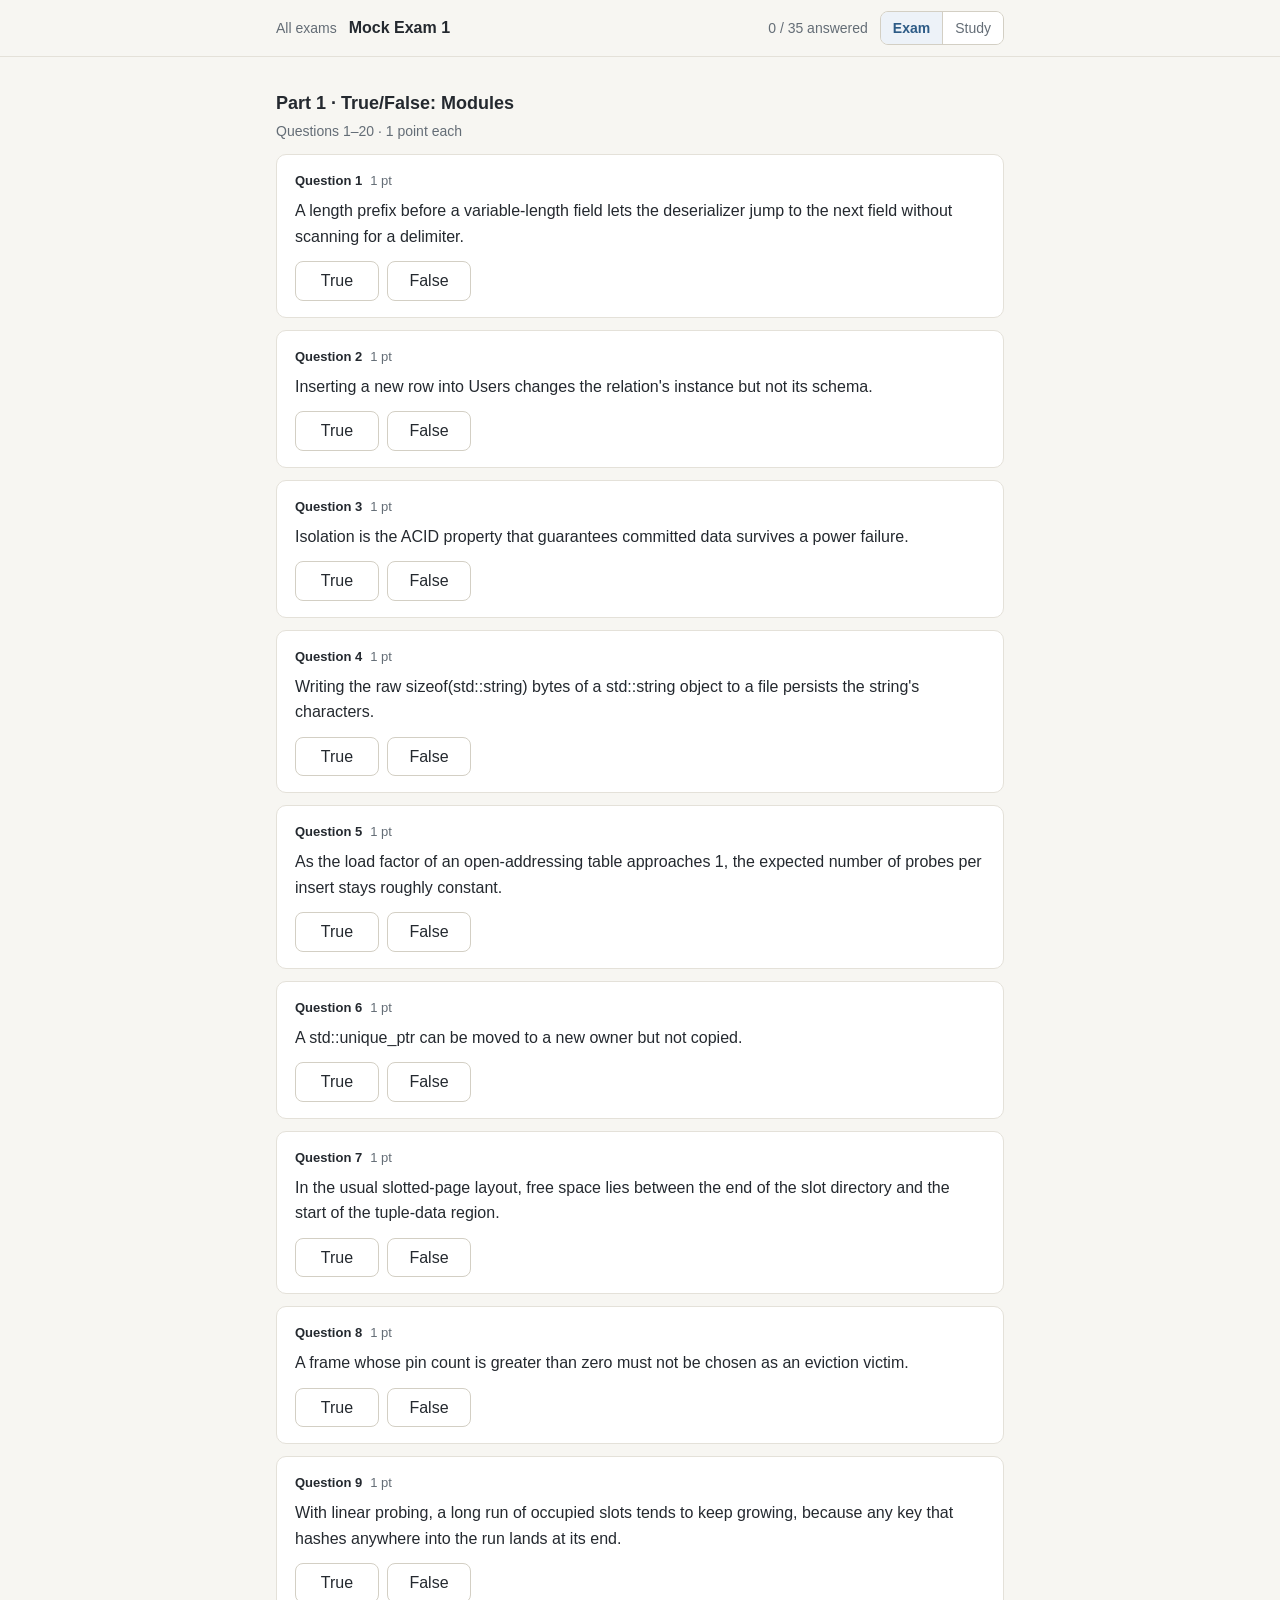
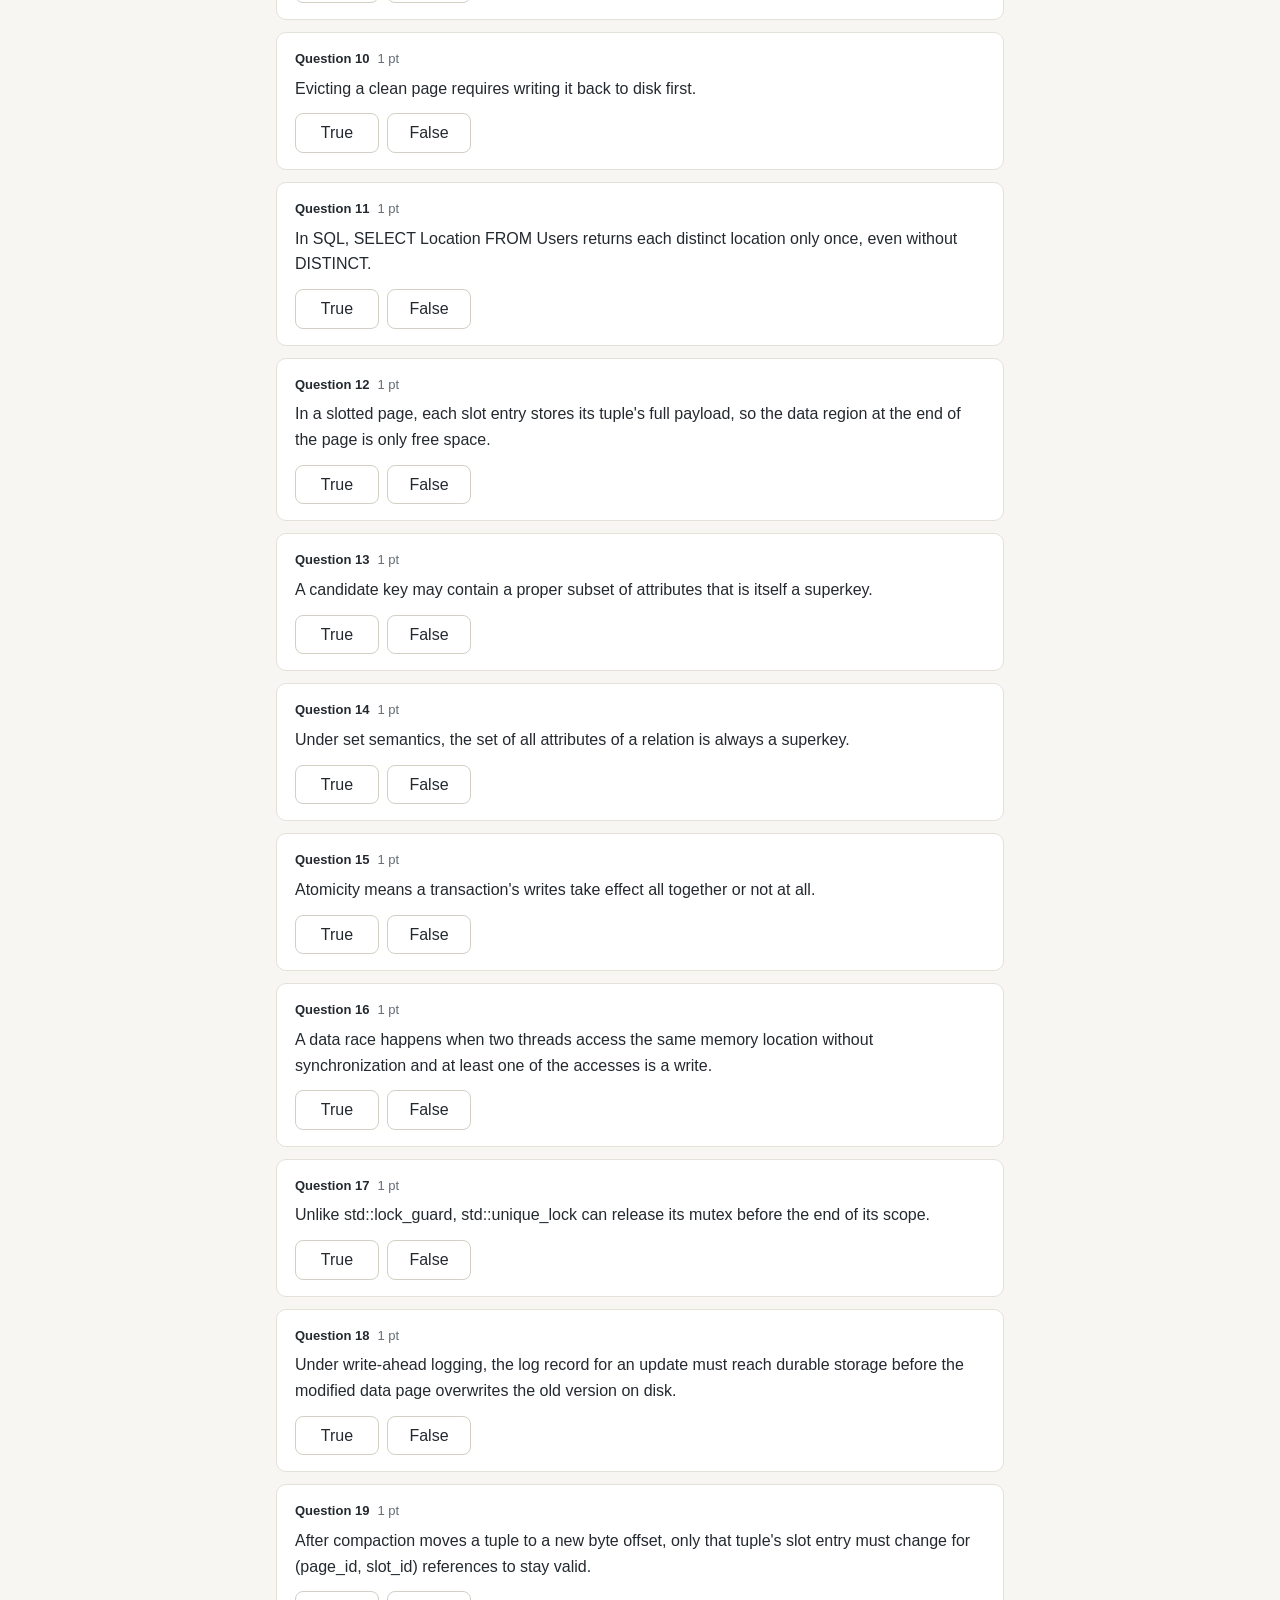
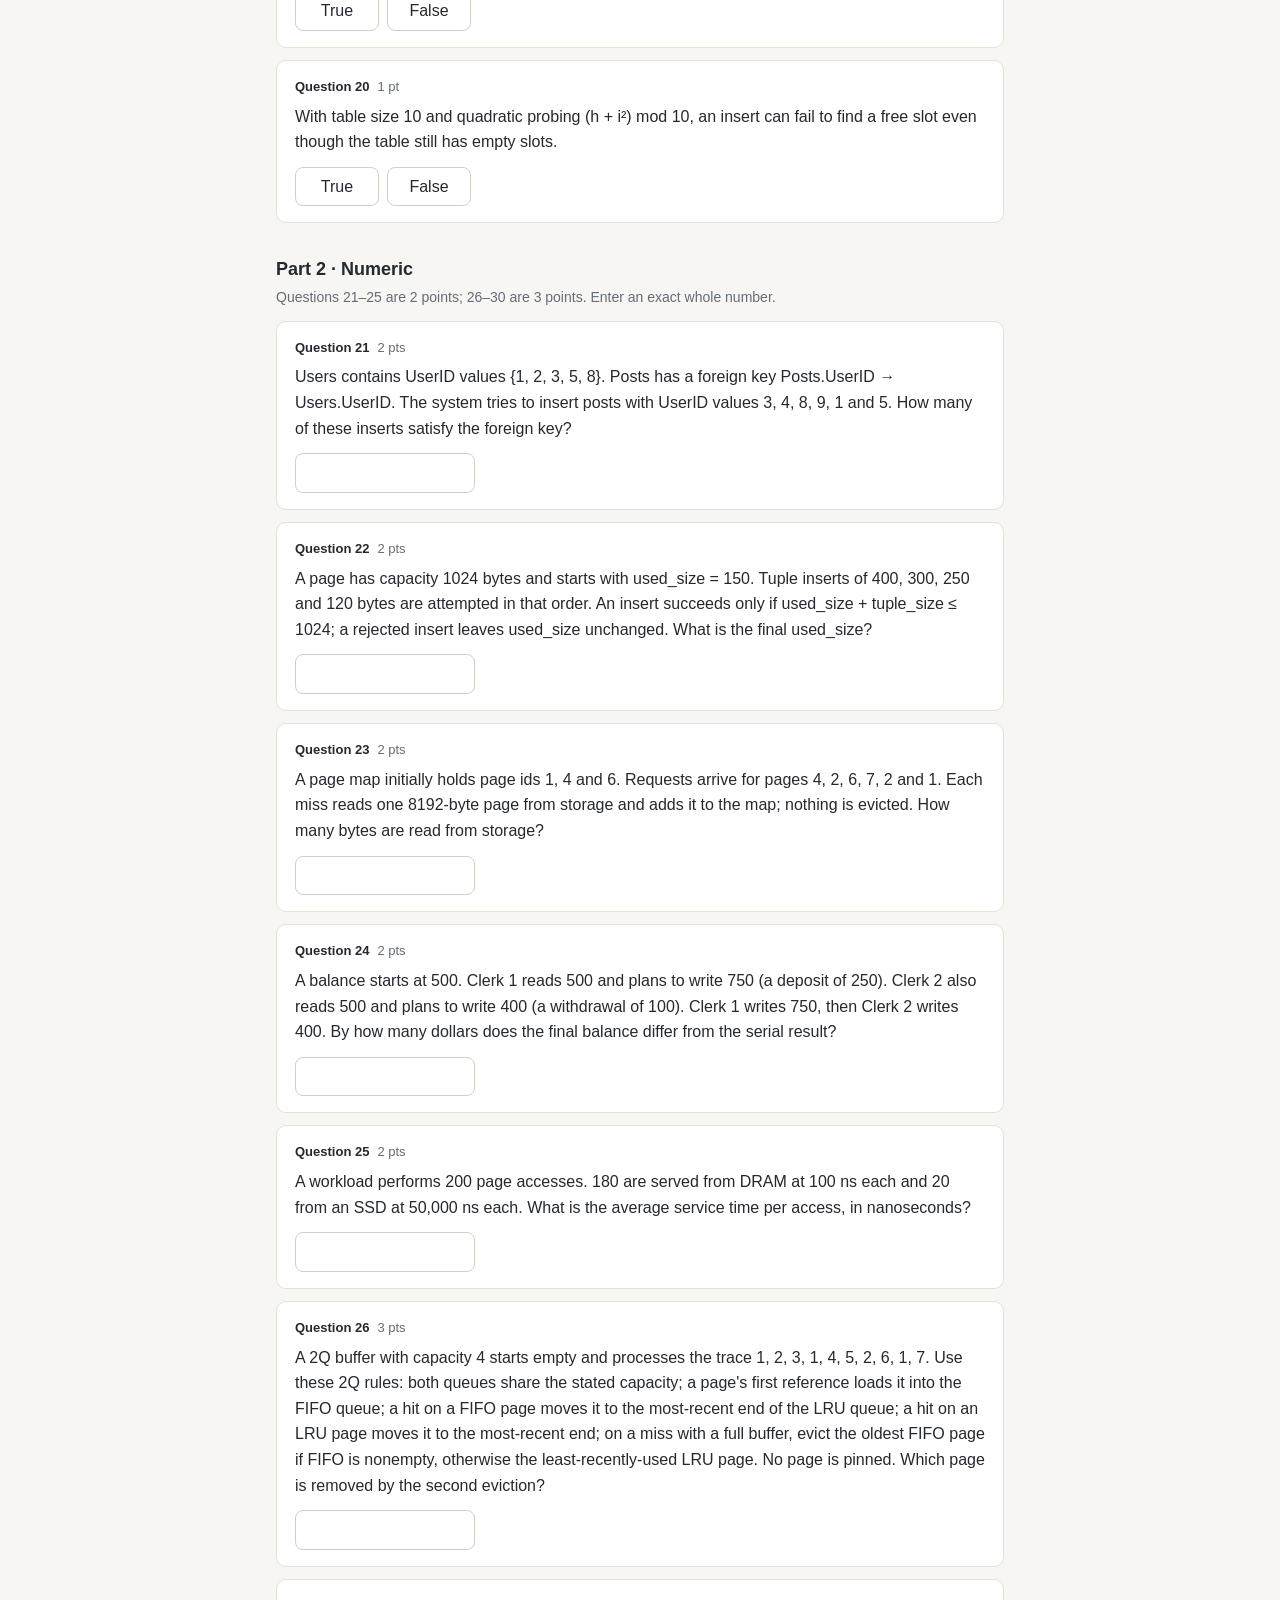
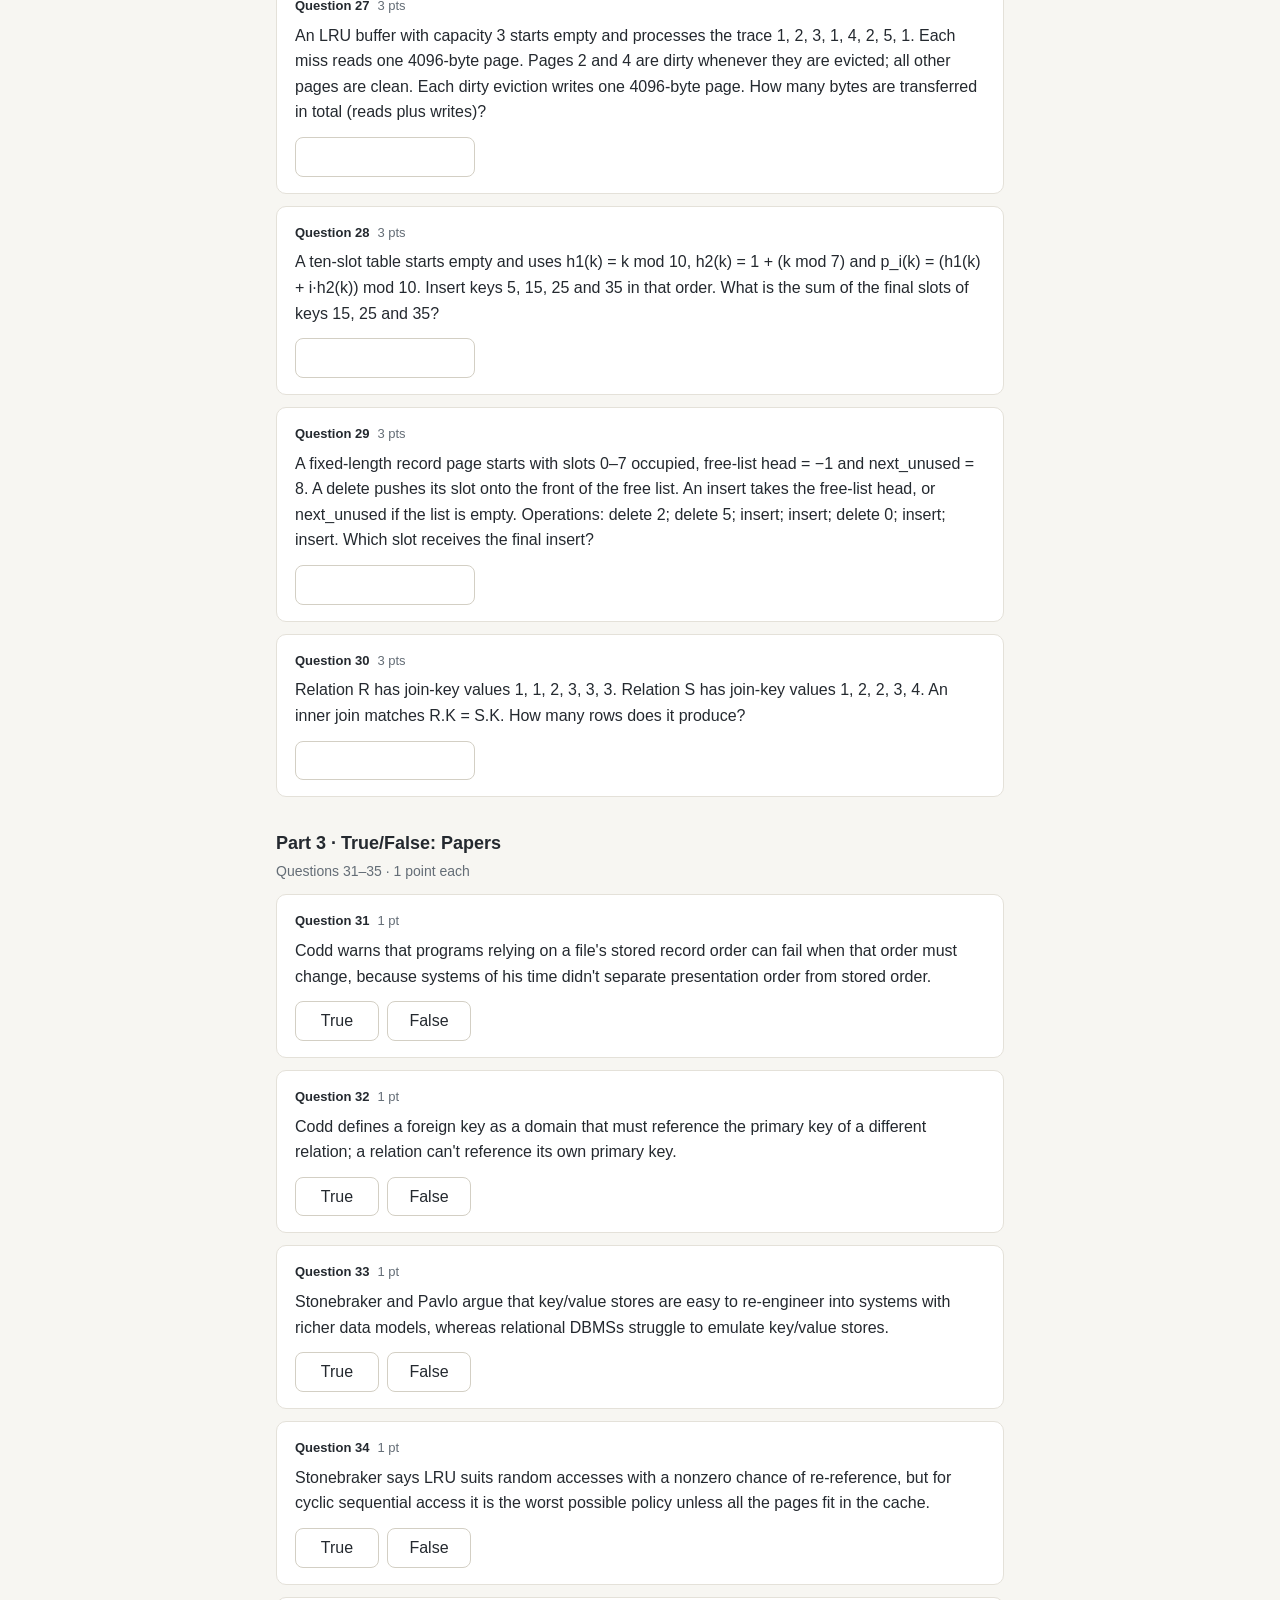
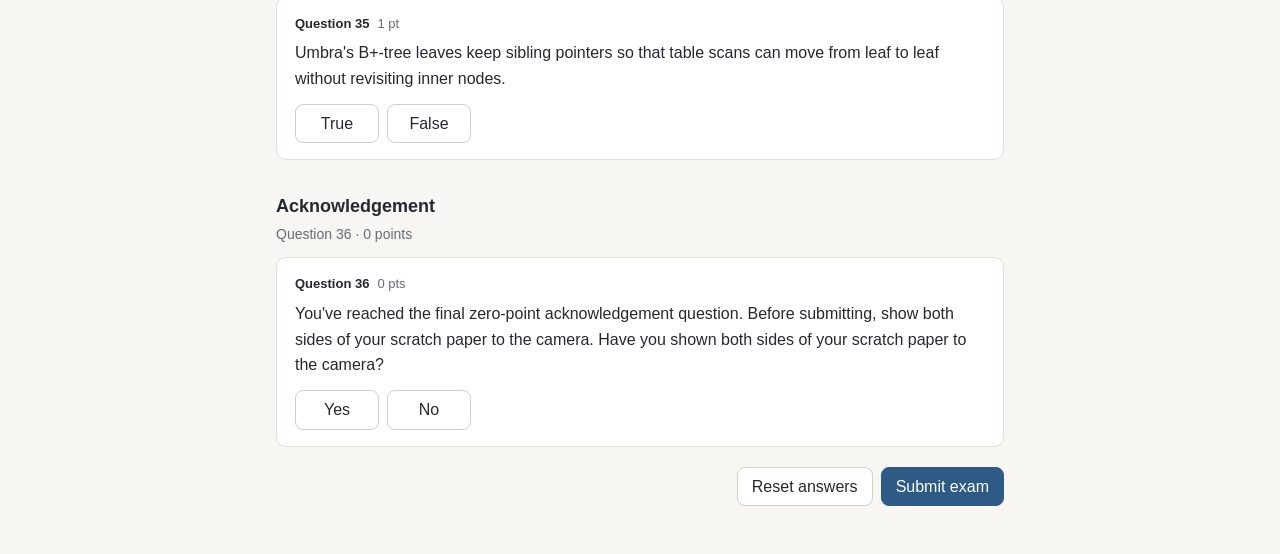
==== exam.html @ 9cfee67a "Add five CS 6422 mock exams with GitHub Pages site" ====
<!DOCTYPE html>
<html lang="en">
<head>
<meta charset="utf-8">
<meta name="viewport" content="width=device-width, initial-scale=1">
<title>Mock Exam</title>
<link rel="stylesheet" href="assets/style.css">
</head>
<body>
<header class="bar">
  <div class="wrap">
    <a class="back" href="index.html">All exams</a>
    <span class="title" id="title">Mock Exam</span>
    <span class="progress" id="progress"></span>
    <span class="seg" role="group" aria-label="Mode">
      <button type="button" data-mode="exam" aria-pressed="true">Exam</button>
      <button type="button" data-mode="study" aria-pressed="false">Study</button>
    </span>
  </div>
</header>

<main class="wrap">
  <section class="result" id="result" aria-live="polite"></section>
  <div id="quiz"></div>
  <div class="submit-row">
    <button type="button" id="reset">Reset answers</button>
    <button type="button" class="primary" id="submit">Submit exam</button>
  </div>
</main>

<script src="data/exams.js"></script>
<script src="assets/app.js"></script>
</body>
</html>
---- assets/style.css ----
:root {
  --bg: #f7f6f2;
  --surface: #ffffff;
  --text: #24292f;
  --muted: #646d76;
  --line: #e4e1d9;
  --line-strong: #d3cfc4;
  --accent: #2d5b86;
  --accent-soft: #edf2f8;
  --ok: #2f7a4f;
  --ok-soft: #edf6f0;
  --bad: #b0412e;
  --bad-soft: #fbefeb;
  --radius: 10px;
  color-scheme: light;
}

* { box-sizing: border-box; }

html { -webkit-text-size-adjust: 100%; }

body {
  margin: 0;
  background: var(--bg);
  color: var(--text);
  font: 16px/1.6 -apple-system, BlinkMacSystemFont, "Segoe UI", Roboto, "Helvetica Neue", Arial, sans-serif;
}

a { color: var(--accent); text-decoration: none; }
a:hover { text-decoration: underline; }

.wrap { max-width: 760px; margin: 0 auto; padding: 0 16px; }

/* ---------- Top bar ---------- */
.bar {
  position: sticky; top: 0; z-index: 5;
  background: rgba(247, 246, 242, 0.96);
  border-bottom: 1px solid var(--line);
  backdrop-filter: saturate(1.2) blur(6px);
}
.bar .wrap { display: flex; align-items: center; gap: 12px; min-height: 56px; flex-wrap: wrap; padding-top: 8px; padding-bottom: 8px; }
.bar .title { font-weight: 600; margin-right: auto; }
.bar .back { color: var(--muted); font-size: 14px; }
.progress { font-size: 14px; color: var(--muted); font-variant-numeric: tabular-nums; }

.seg { display: inline-flex; border: 1px solid var(--line-strong); border-radius: 8px; overflow: hidden; }
.seg button { border: 0; border-radius: 0; background: var(--surface); padding: 5px 12px; font-size: 14px; color: var(--muted); }
.seg button + button { border-left: 1px solid var(--line-strong); }
.seg button[aria-pressed="true"] { background: var(--accent-soft); color: var(--accent); font-weight: 600; }

button {
  font: inherit; cursor: pointer;
  border: 1px solid var(--line-strong); border-radius: 8px;
  background: var(--surface); color: var(--text);
  padding: 6px 14px;
}
button:hover:not(:disabled) { border-color: var(--accent); }
button:disabled { cursor: default; }
button.primary { background: var(--accent); border-color: var(--accent); color: #fff; }
button.primary:hover:not(:disabled) { background: #244d73; }
button.link { border: 0; background: none; color: var(--accent); padding: 0; }

/* ---------- Home ---------- */
.hero { padding: 40px 0 8px; }
.hero h1 { font-size: 28px; line-height: 1.25; margin: 0 0 8px; letter-spacing: -0.01em; }
.hero p { color: var(--muted); margin: 0 0 6px; }

.facts { display: grid; grid-template-columns: repeat(3, 1fr); gap: 10px; margin: 24px 0; }
.fact { background: var(--surface); border: 1px solid var(--line); border-radius: var(--radius); padding: 12px 14px; }
.fact b { display: block; font-size: 20px; font-variant-numeric: tabular-nums; }
.fact span { color: var(--muted); font-size: 14px; }

.exam-list { list-style: none; padding: 0; margin: 0 0 28px; border: 1px solid var(--line); border-radius: var(--radius); background: var(--surface); }
.exam-list li { display: flex; align-items: center; gap: 12px; padding: 14px 16px; }
.exam-list li + li { border-top: 1px solid var(--line); }
.exam-list .name { font-weight: 600; }
.exam-list .meta { color: var(--muted); font-size: 14px; margin-left: auto; font-variant-numeric: tabular-nums; }

h2.section { font-size: 15px; text-transform: uppercase; letter-spacing: 0.06em; color: var(--muted); margin: 32px 0 10px; font-weight: 600; }
.notes { color: var(--muted); font-size: 15px; }
.notes li { margin-bottom: 4px; }
footer { color: var(--muted); font-size: 13px; padding: 24px 0 40px; border-top: 1px solid var(--line); margin-top: 32px; }

/* ---------- Exam ---------- */
.part-head { margin: 32px 0 12px; }
.part-head h2 { font-size: 18px; margin: 0; }
.part-head p { margin: 2px 0 0; color: var(--muted); font-size: 14px; }

.q {
  background: var(--surface);
  border: 1px solid var(--line);
  border-radius: var(--radius);
  padding: 16px 18px;
  margin-bottom: 12px;
}
.q.correct { border-color: #bcd9c6; }
.q.wrong { border-color: #e7c3b9; }
.q-head { display: flex; gap: 8px; align-items: baseline; font-size: 13px; color: var(--muted); margin-bottom: 6px; }
.q-head .num { font-weight: 600; color: var(--text); }
.q-head .tag { margin-left: auto; }
.q-text { margin: 0 0 12px; }

.tf { display: flex; gap: 8px; flex-wrap: wrap; }
.tf button { min-width: 84px; }
.tf button[aria-pressed="true"] { border-color: var(--accent); background: var(--accent-soft); color: var(--accent); font-weight: 600; }
.q.graded .tf button.is-answer { border-color: var(--ok); color: var(--ok); }
.q.graded.wrong .tf button[aria-pressed="true"] { border-color: var(--bad); background: var(--bad-soft); color: var(--bad); }
.q.graded.correct .tf button[aria-pressed="true"] { border-color: var(--ok); background: var(--ok-soft); color: var(--ok); }

.numrow { display: flex; gap: 8px; align-items: center; flex-wrap: wrap; }
.numrow input {
  font: inherit; width: 180px; padding: 6px 10px;
  border: 1px solid var(--line-strong); border-radius: 8px; background: #fff; color: var(--text);
  font-variant-numeric: tabular-nums;
}
.numrow input:focus { outline: 2px solid var(--accent-soft); border-color: var(--accent); }
.q.graded.correct .numrow input { border-color: var(--ok); background: var(--ok-soft); }
.q.graded.wrong .numrow input { border-color: var(--bad); background: var(--bad-soft); }
.hint { font-size: 13px; color: var(--muted); }

.feedback { display: none; margin-top: 12px; padding: 10px 12px; border-radius: 8px; font-size: 15px; }
.q.graded .feedback { display: block; }
.q.correct .feedback { background: var(--ok-soft); }
.q.wrong .feedback { background: var(--bad-soft); }
.feedback .verdict { font-weight: 600; }
.q.correct .verdict { color: var(--ok); }
.q.wrong .verdict { color: var(--bad); }

.result {
  display: none;
  background: var(--surface); border: 1px solid var(--line-strong); border-radius: var(--radius);
  padding: 18px; margin-top: 24px;
}
.result.show { display: block; }
.result .score { font-size: 28px; font-weight: 600; font-variant-numeric: tabular-nums; }
.result .score small { font-size: 16px; color: var(--muted); font-weight: 400; }
.result table { width: 100%; border-collapse: collapse; margin: 12px 0; font-size: 14px; font-variant-numeric: tabular-nums; }
.result th, .result td { text-align: left; padding: 6px 4px; border-bottom: 1px solid var(--line); }
.result th { color: var(--muted); font-weight: 600; }
.result td:last-child, .result th:last-child { text-align: right; }
.result .actions { display: flex; gap: 8px; flex-wrap: wrap; }

.hide-correct .q.correct, .hide-correct .part-head.all-correct { display: none; }

.submit-row { display: flex; justify-content: flex-end; gap: 8px; margin: 20px 0 48px; }

@media (max-width: 560px) {
  .facts { grid-template-columns: 1fr; }
  .bar .title { width: 100%; }
  .numrow input { width: 100%; }
}
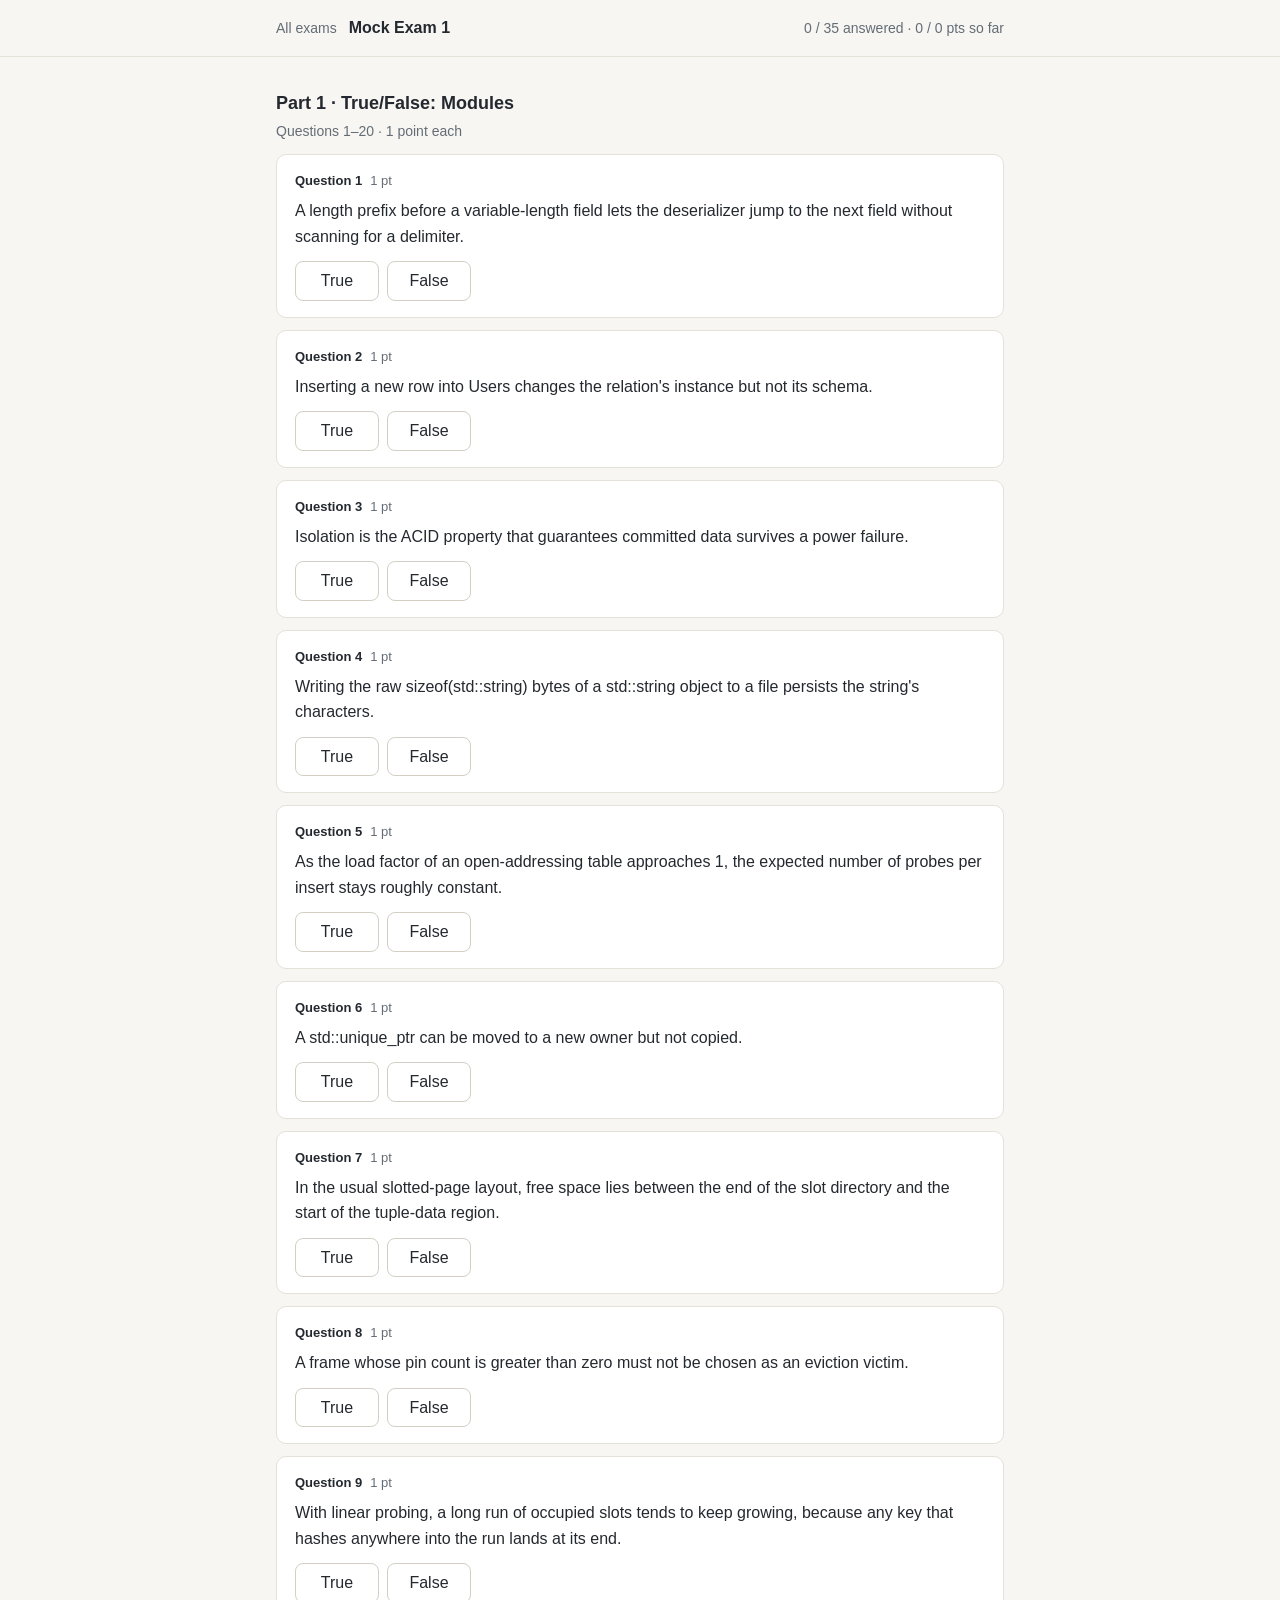
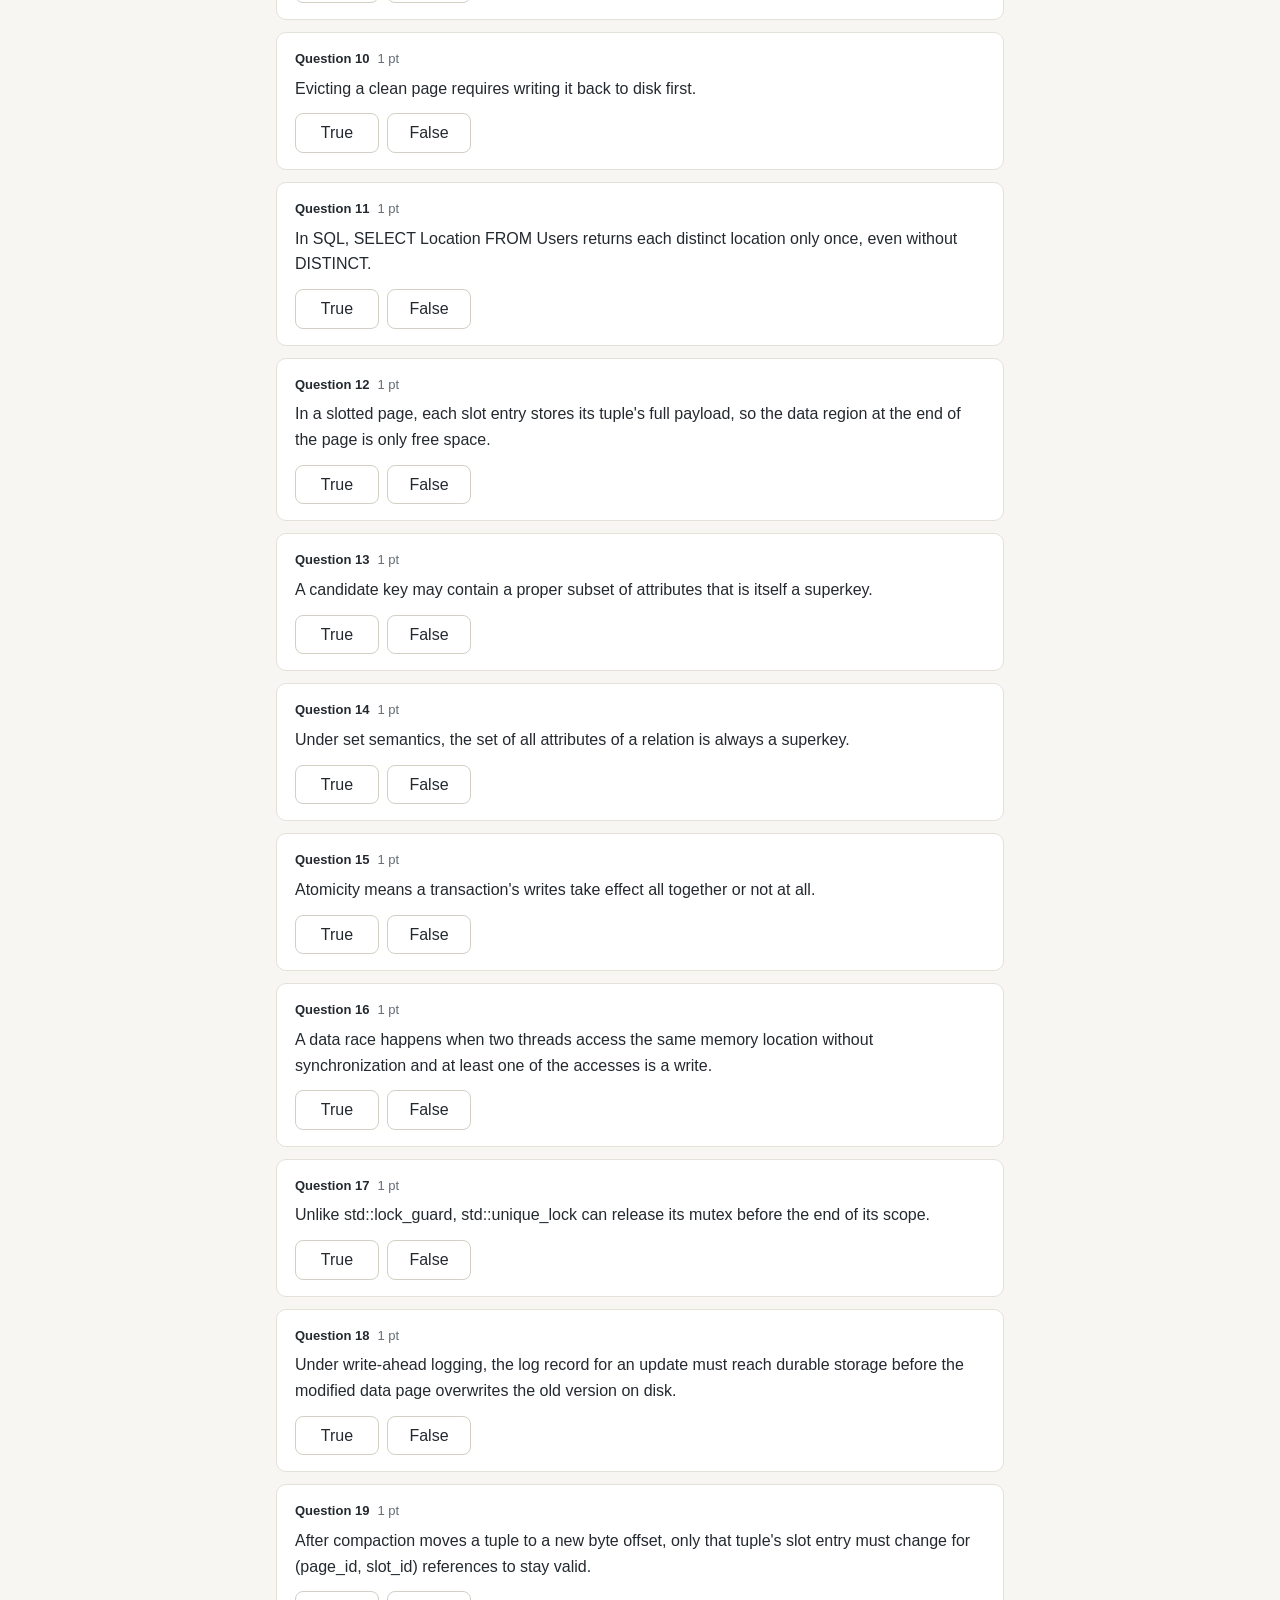
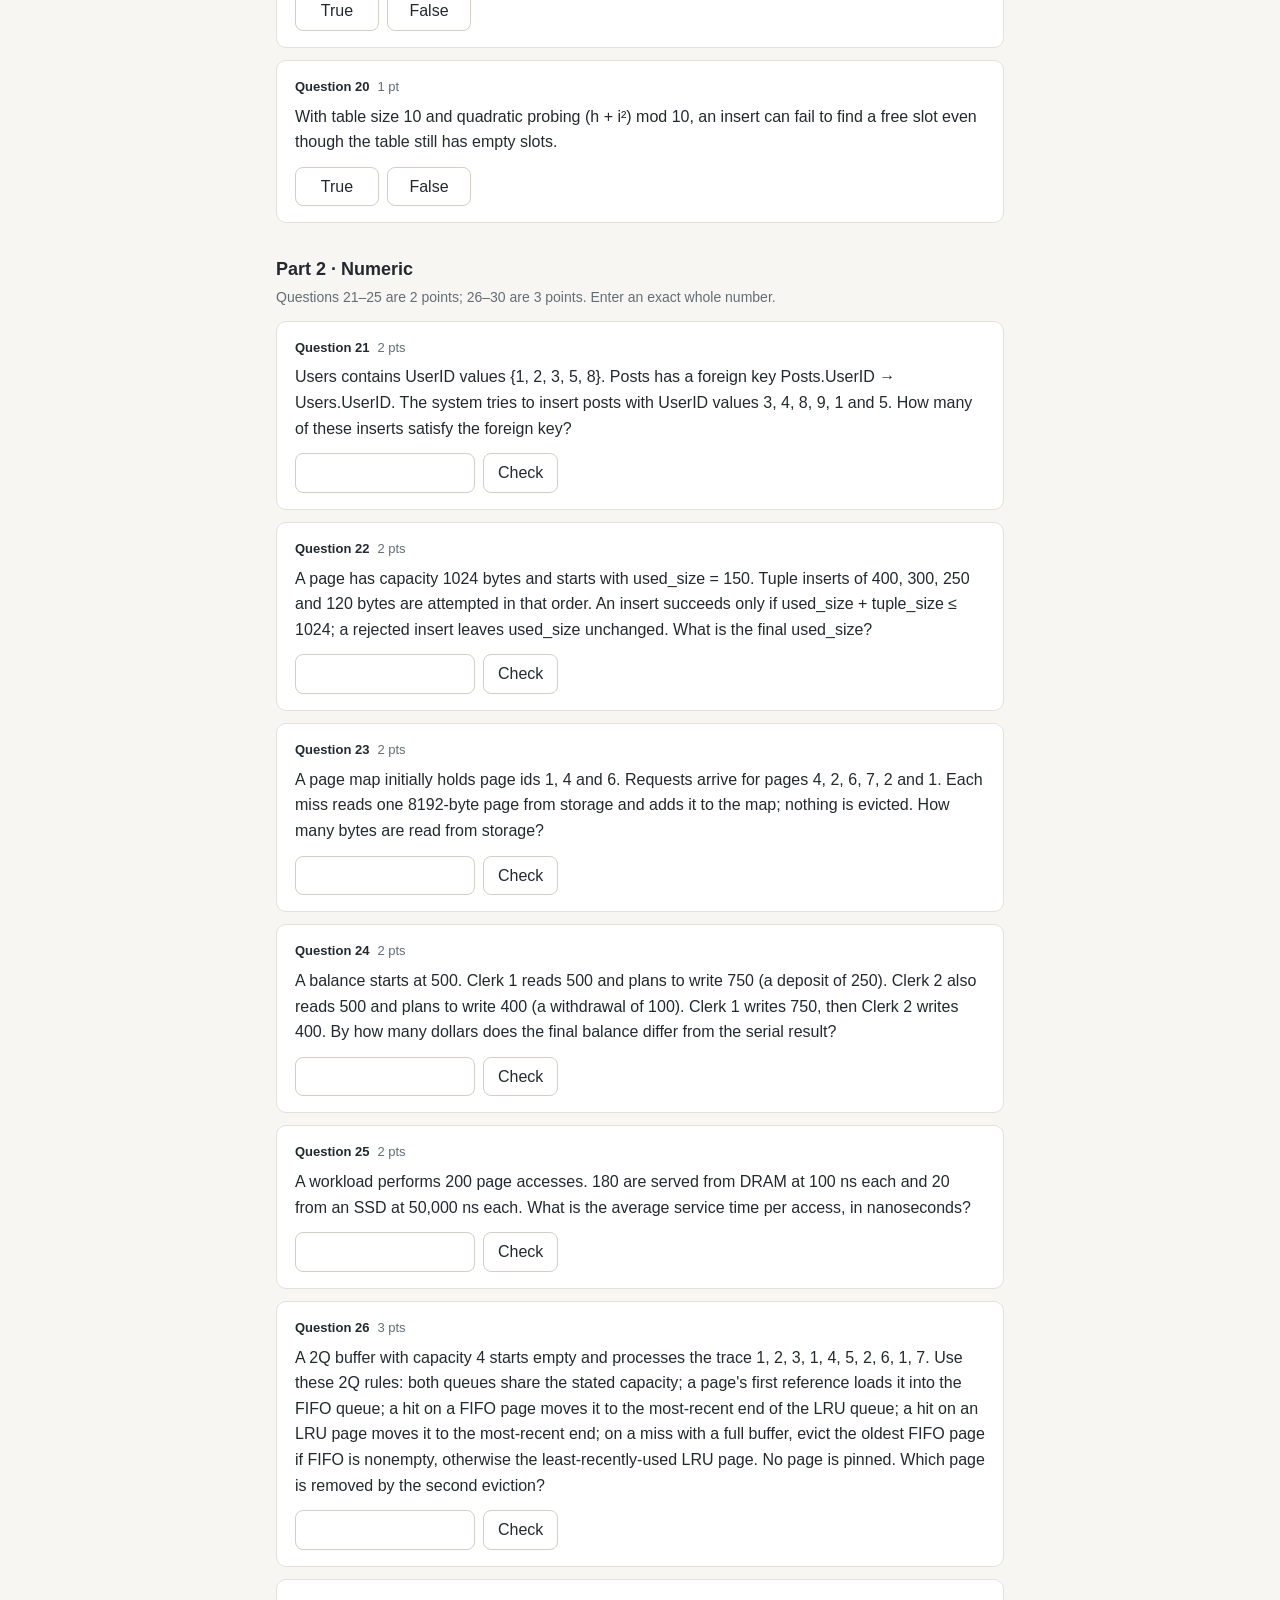
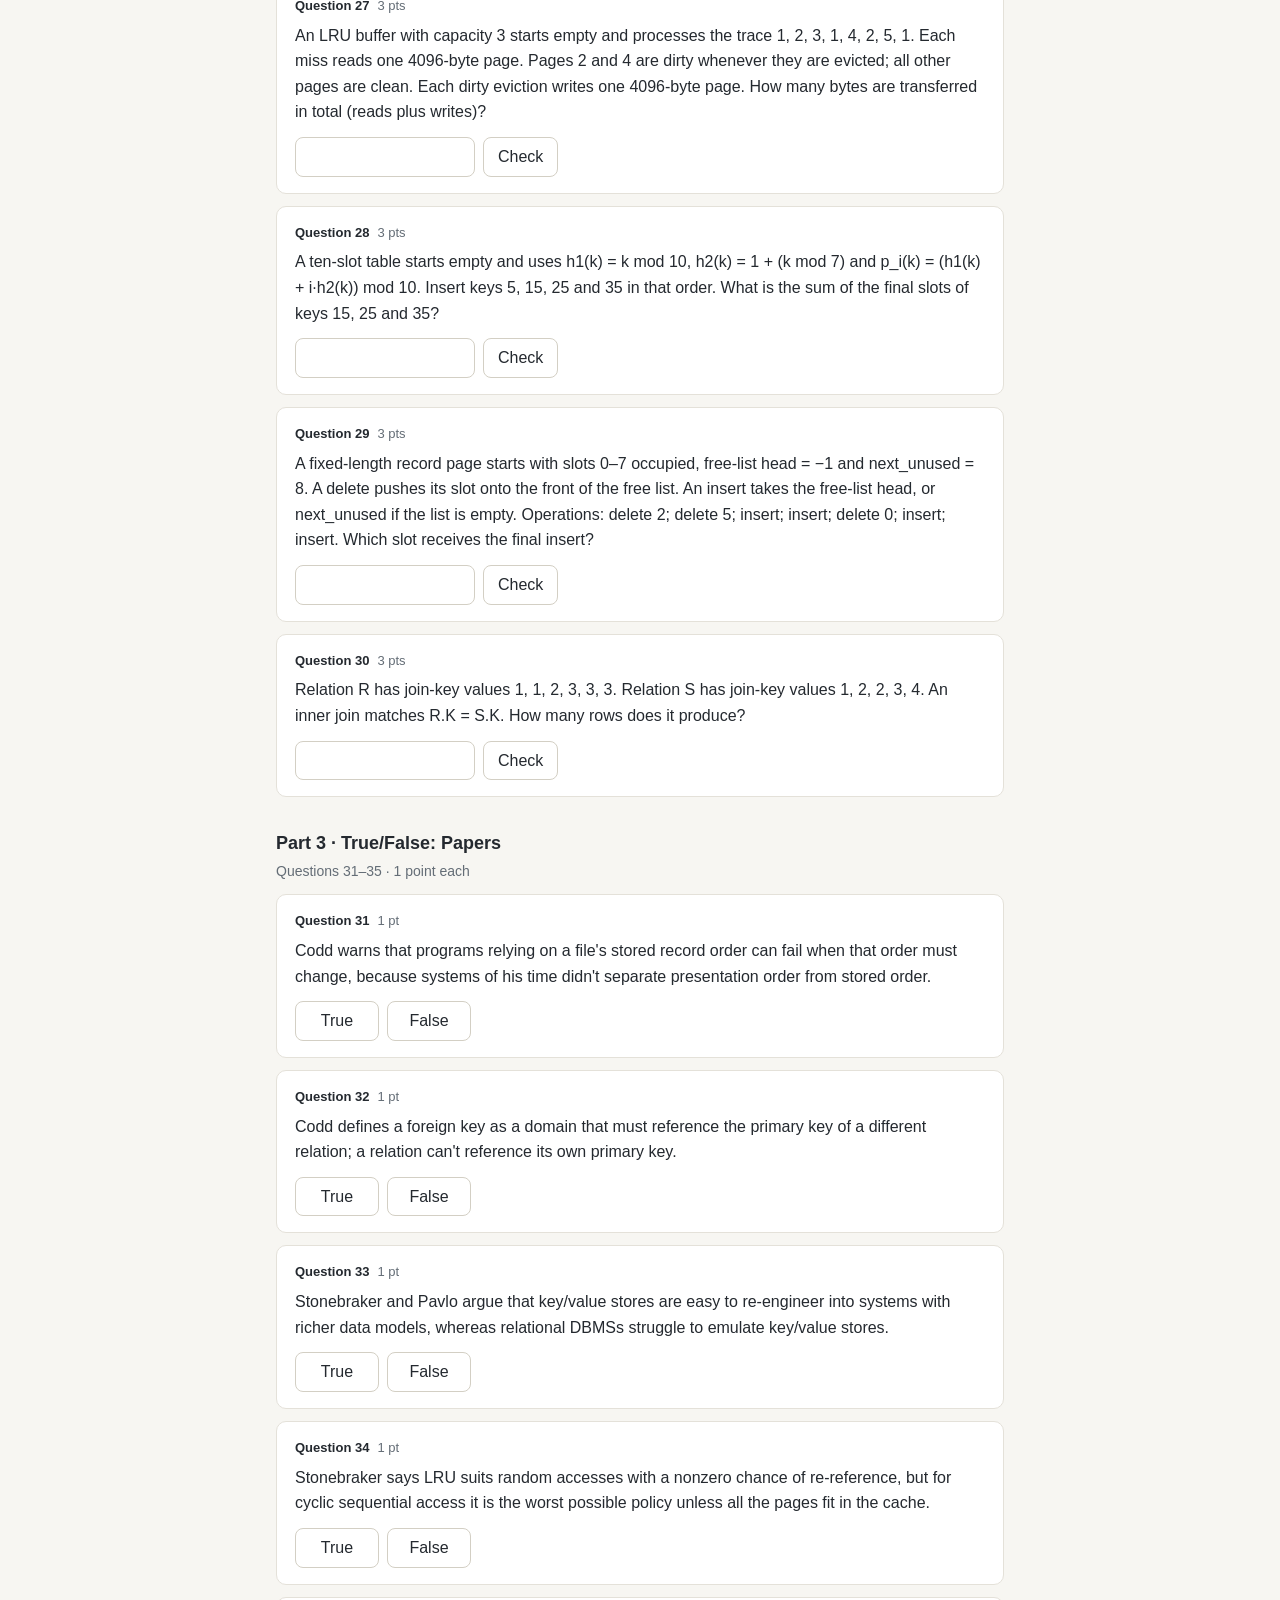
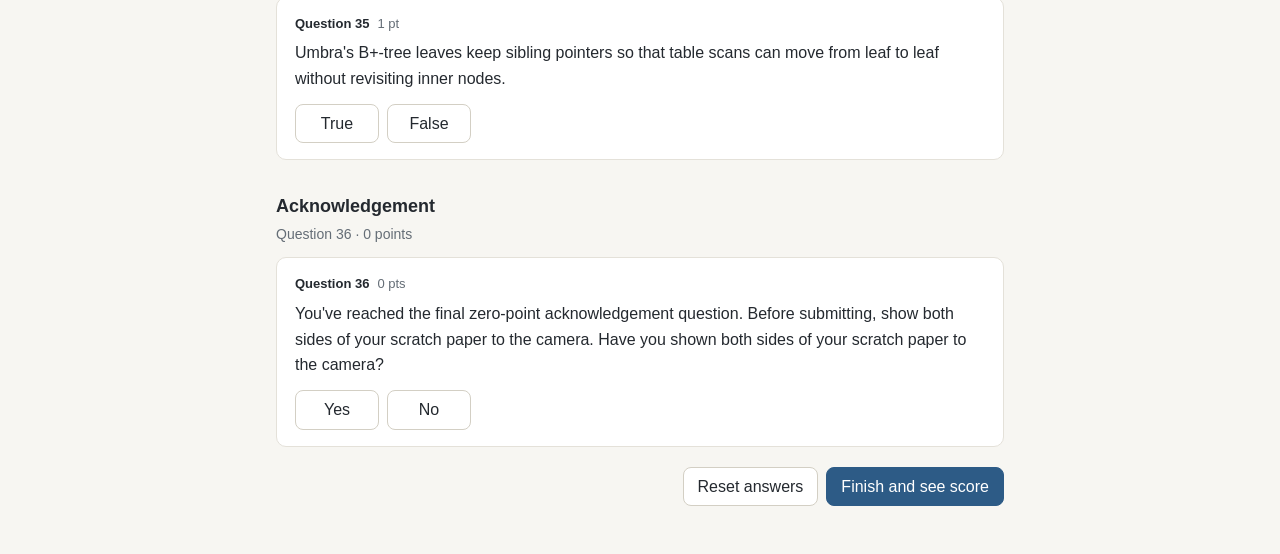
==== commit 120e062e: "Grade every answer immediately; remove exam/study modes" ====
--- a/exam.html
+++ b/exam.html
@@ -12,10 +12,6 @@
     <a class="back" href="index.html">All exams</a>
     <span class="title" id="title">Mock Exam</span>
     <span class="progress" id="progress"></span>
-    <span class="seg" role="group" aria-label="Mode">
-      <button type="button" data-mode="exam" aria-pressed="true">Exam</button>
-      <button type="button" data-mode="study" aria-pressed="false">Study</button>
-    </span>
   </div>
 </header>
 
@@ -24,7 +20,7 @@
   <div id="quiz"></div>
   <div class="submit-row">
     <button type="button" id="reset">Reset answers</button>
-    <button type="button" class="primary" id="submit">Submit exam</button>
+    <button type="button" class="primary" id="submit">Finish and see score</button>
   </div>
 </main>
 
--- a/assets/style.css
+++ b/assets/style.css
@@ -43,10 +43,6 @@
 .bar .back { color: var(--muted); font-size: 14px; }
 .progress { font-size: 14px; color: var(--muted); font-variant-numeric: tabular-nums; }
 
-.seg { display: inline-flex; border: 1px solid var(--line-strong); border-radius: 8px; overflow: hidden; }
-.seg button { border: 0; border-radius: 0; background: var(--surface); padding: 5px 12px; font-size: 14px; color: var(--muted); }
-.seg button + button { border-left: 1px solid var(--line-strong); }
-.seg button[aria-pressed="true"] { background: var(--accent-soft); color: var(--accent); font-weight: 600; }
 
 button {
   font: inherit; cursor: pointer;
